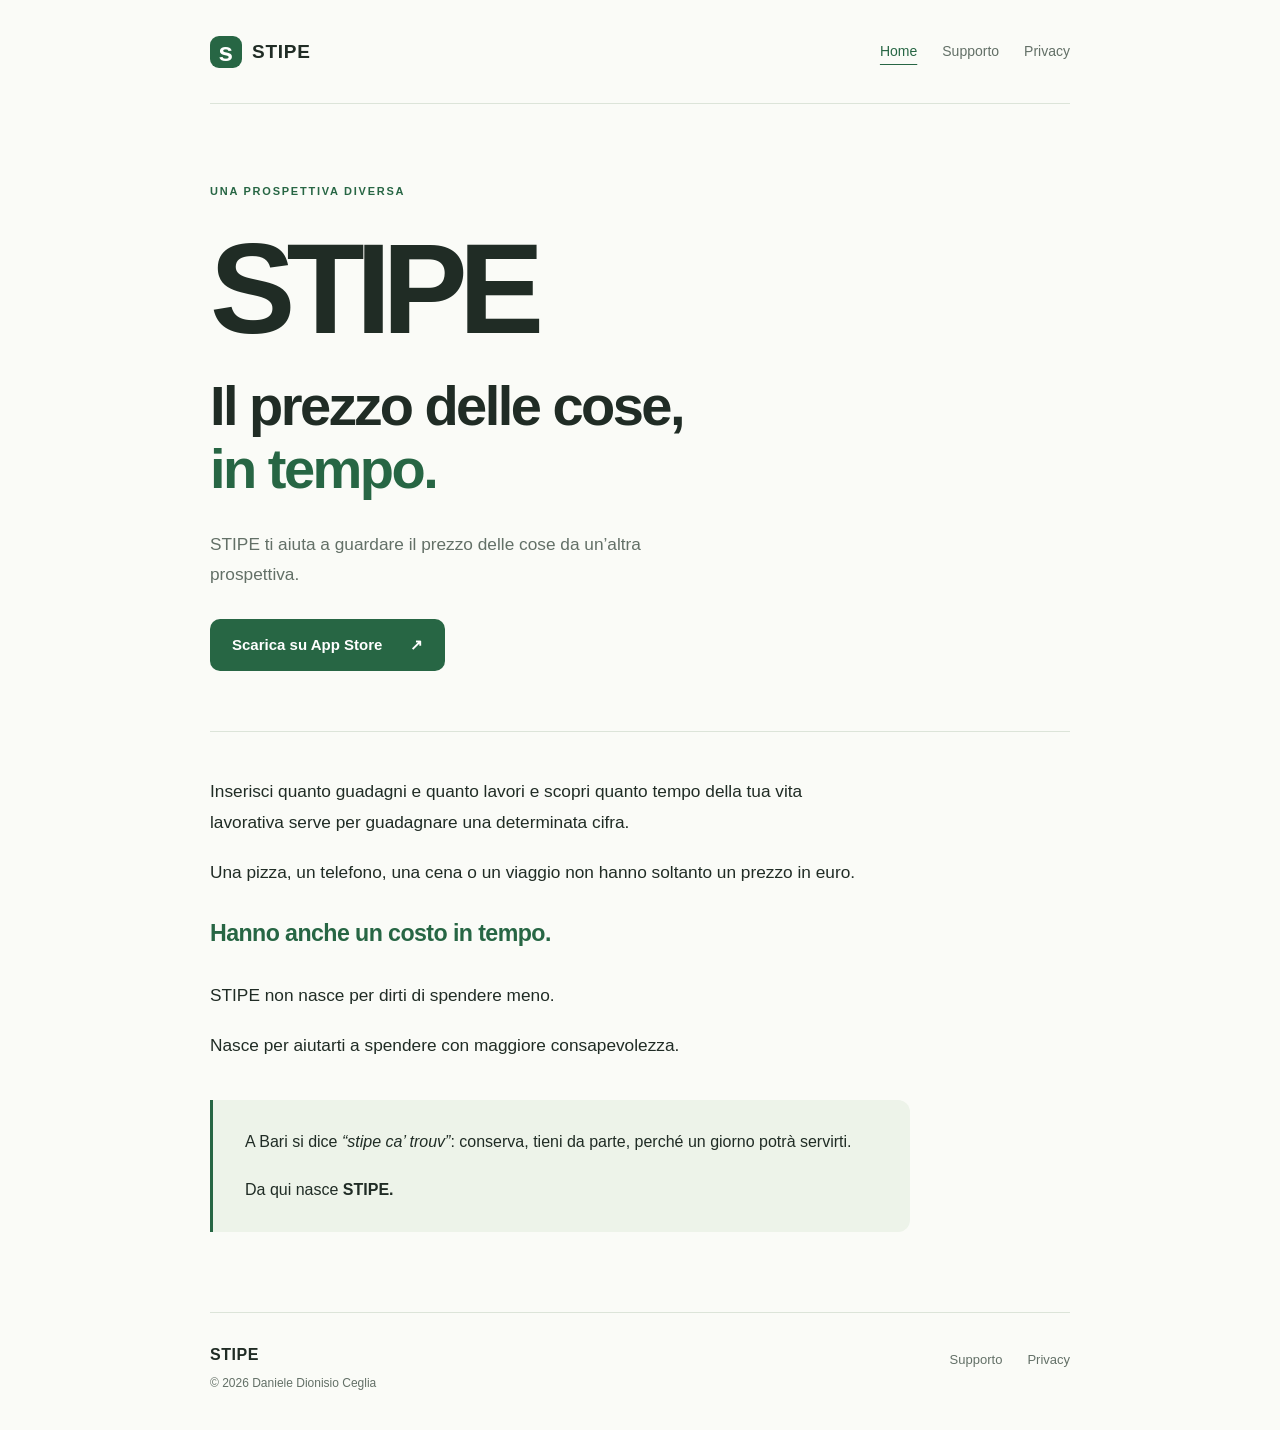
==== index.html @ 41af219a "Add files via upload" ====
<!doctype html>
<html lang="it">
<head>
  <meta charset="utf-8">
  <meta name="viewport" content="width=device-width, initial-scale=1">
  <meta name="color-scheme" content="light dark">
  <meta name="description" content="STIPE ti aiuta a scoprire quanto tempo di lavoro costa ciò che acquisti.">
  <title>STIPE — Il prezzo delle cose, in tempo.</title>
  <link rel="stylesheet" href="style.css">
</head>
<body>
  <a class="skip-link" href="#contenuto">Vai al contenuto</a>
  <header class="site-header wrap">
    <a class="brand" href="index.html" aria-label="STIPE — Home"><span class="brand-mark" aria-hidden="true">s</span>STIPE</a>
    <nav aria-label="Navigazione principale"><a href="index.html" aria-current="page">Home</a><a href="supporto.html">Supporto</a><a href="privacy.html">Privacy</a></nav>
  </header>
  <main id="contenuto" class="wrap home">
    <section class="hero" aria-labelledby="titolo">
      <p class="eyebrow">UNA PROSPETTIVA DIVERSA</p>
      <h1 id="titolo">STIPE</h1>
      <p class="tagline">Il prezzo delle cose,<br><span>in tempo.</span></p>
      <p class="hero-intro">STIPE ti aiuta a guardare il prezzo delle cose da un’altra prospettiva.</p>
      <a class="button" href="https://apps.apple.com/app/id6821166747">Scarica su App Store <span aria-hidden="true">↗</span></a>
    </section>
    <section class="story" aria-label="L’idea di STIPE">
      <p>Inserisci quanto guadagni e quanto lavori e scopri quanto tempo della tua vita lavorativa serve per guadagnare una determinata cifra.</p>
      <p>Una pizza, un telefono, una cena o un viaggio non hanno soltanto un prezzo in euro.</p>
      <p class="statement">Hanno anche un costo in tempo.</p>
      <p>STIPE non nasce per dirti di spendere meno.</p>
      <p>Nasce per aiutarti a spendere con maggiore consapevolezza.</p>
    </section>
    <aside class="origin" aria-label="Da dove nasce il nome">
      <p>A Bari si dice <em>“stipe ca’ trouv”</em>: conserva, tieni da parte, perché un giorno potrà servirti.</p>
      <p>Da qui nasce <strong>STIPE.</strong></p>
    </aside></main>
  <footer class="site-footer wrap">
    <div><a class="footer-brand" href="index.html">STIPE</a><p>© 2026 Daniele Dionisio Ceglia</p></div>
    <nav aria-label="Navigazione nel footer"><a href="supporto.html">Supporto</a><a href="privacy.html">Privacy</a></nav>
  </footer>
</body>
</html>
---- style.css ----
:root{color-scheme:light dark;--bg:#fafbf7;--text:#202c25;--muted:#637067;--green:#276644;--soft:#edf3e9;--line:#dce4d9;--on-green:#fff;--focus:#925117;font-family:-apple-system,BlinkMacSystemFont,"Segoe UI",sans-serif;font-size:16px}*{box-sizing:border-box}body{margin:0;background:var(--bg);color:var(--text);line-height:1.75;-webkit-font-smoothing:antialiased}.wrap{width:min(100% - 48px,860px);margin-inline:auto}a{color:var(--green);text-underline-offset:4px;text-decoration-thickness:1px}a:hover{text-decoration-thickness:2px}a:focus-visible{outline:3px solid var(--focus);outline-offset:5px;border-radius:3px}.site-header{display:flex;align-items:center;justify-content:space-between;gap:24px;min-height:104px;border-bottom:1px solid var(--line)}.brand{display:inline-flex;align-items:center;gap:10px;color:var(--text);font-size:19px;font-weight:800;letter-spacing:.04em;text-decoration:none}.brand-mark{display:grid;place-items:center;width:32px;height:32px;background:var(--green);color:var(--on-green);border-radius:9px;font-size:26px;line-height:1;font-weight:650}nav{display:flex;gap:25px}nav a{color:var(--muted);font-size:14px;text-decoration:none;padding-block:8px}nav a[aria-current=page]{color:var(--green);text-decoration:underline;text-underline-offset:8px}main{padding-block:64px 80px;min-height:65vh}h1,h2,h3,p{margin-top:0}h1,h2,h3{line-height:1.2;letter-spacing:-.035em}h1{font-size:clamp(2.2rem,6vw,3.3rem);margin-bottom:24px;font-weight:750}h2{font-size:1.5rem;margin-bottom:22px}h3{font-size:1.12rem;letter-spacing:-.015em;margin-bottom:13px}p{margin-bottom:20px}.eyebrow{font-size:11px;font-weight:750;letter-spacing:.16em;color:var(--green);margin-bottom:24px}.hero{padding-block:14px 60px;border-bottom:1px solid var(--line)}.hero h1{font-size:clamp(4.8rem,16vw,8rem);letter-spacing:-.07em;line-height:1;margin:0 0 22px}.tagline{font-size:clamp(2rem,6vw,3.5rem);line-height:1.12;letter-spacing:-.045em;font-weight:600;margin-bottom:28px}.tagline span{color:var(--green)}.hero-intro{max-width:460px;font-size:1.08rem;color:var(--muted);margin-bottom:30px}.button{display:inline-flex;align-items:center;justify-content:space-between;gap:28px;background:var(--green);color:var(--on-green);padding:13px 22px;border-radius:10px;font-size:15px;font-weight:600;text-decoration:none}.button:hover{filter:brightness(1.08)}.story{max-width:660px;padding-top:44px;font-size:1.08rem}.statement{font-size:1.45rem;font-weight:650;letter-spacing:-.025em;color:var(--green);margin-block:26px}.origin{margin-top:40px;padding:28px 32px;border-left:3px solid var(--green);border-radius:0 12px 12px 0;background:var(--soft);max-width:700px}.origin p:last-child{margin-bottom:0}.page-heading{max-width:700px;margin-bottom:42px}.lead{font-size:1.2rem;line-height:1.6}.contact-box{background:var(--soft);padding:28px 32px;border-radius:12px;margin-bottom:48px}dl{margin:0}dl div{display:grid;grid-template-columns:110px 1fr;gap:20px;padding-block:9px}dt{color:var(--muted);font-size:14px}dd{margin:0;overflow-wrap:anywhere}.faq article{padding-block:25px;border-bottom:1px solid var(--line);max-width:720px}.faq article p{margin-bottom:0}.faq>h2{margin-bottom:0}.legal section{max-width:720px;margin-top:36px}.legal h2{font-size:1.2rem;letter-spacing:-.015em}.legal p{margin-bottom:16px}.updated{font-size:14px;color:var(--muted)}ul{padding-left:24px;margin-bottom:22px}.site-footer{border-top:1px solid var(--line);padding-block:28px 36px;display:flex;align-items:flex-start;justify-content:space-between;gap:24px}.footer-brand{font-weight:750;color:var(--text);text-decoration:none;letter-spacing:.035em}.site-footer p{font-size:12px;color:var(--muted);margin:4px 0 0}.site-footer nav a{font-size:13px}.skip-link{position:absolute;top:8px;left:24px;transform:translateY(-160%);background:var(--bg);padding:8px 12px;z-index:2}.skip-link:focus{transform:none}.sr-only{position:absolute;width:1px;height:1px;padding:0;overflow:hidden;clip:rect(0,0,0,0);white-space:nowrap;border:0}@media(max-width:520px){.wrap{width:calc(100% - 40px)}.site-header{min-height:90px;gap:14px}.brand{font-size:16px;gap:7px}.brand-mark{width:27px;height:27px;font-size:23px}nav{gap:16px}nav a{font-size:13px}main{padding-block:42px 56px}.hero{padding-top:8px;padding-bottom:40px}.hero h1{margin-bottom:22px}.story{padding-top:32px}.origin,.contact-box{padding:24px}.site-footer{flex-direction:column;gap:14px}dl div{grid-template-columns:1fr;gap:0;padding-block:10px}h1{overflow-wrap:break-word}}@media(prefers-color-scheme:dark){:root{--bg:#141b17;--text:#edf2ea;--muted:#a8b5aa;--green:#a4d88b;--soft:#202d22;--line:#354337;--on-green:#142512;--focus:#f0bf81}}
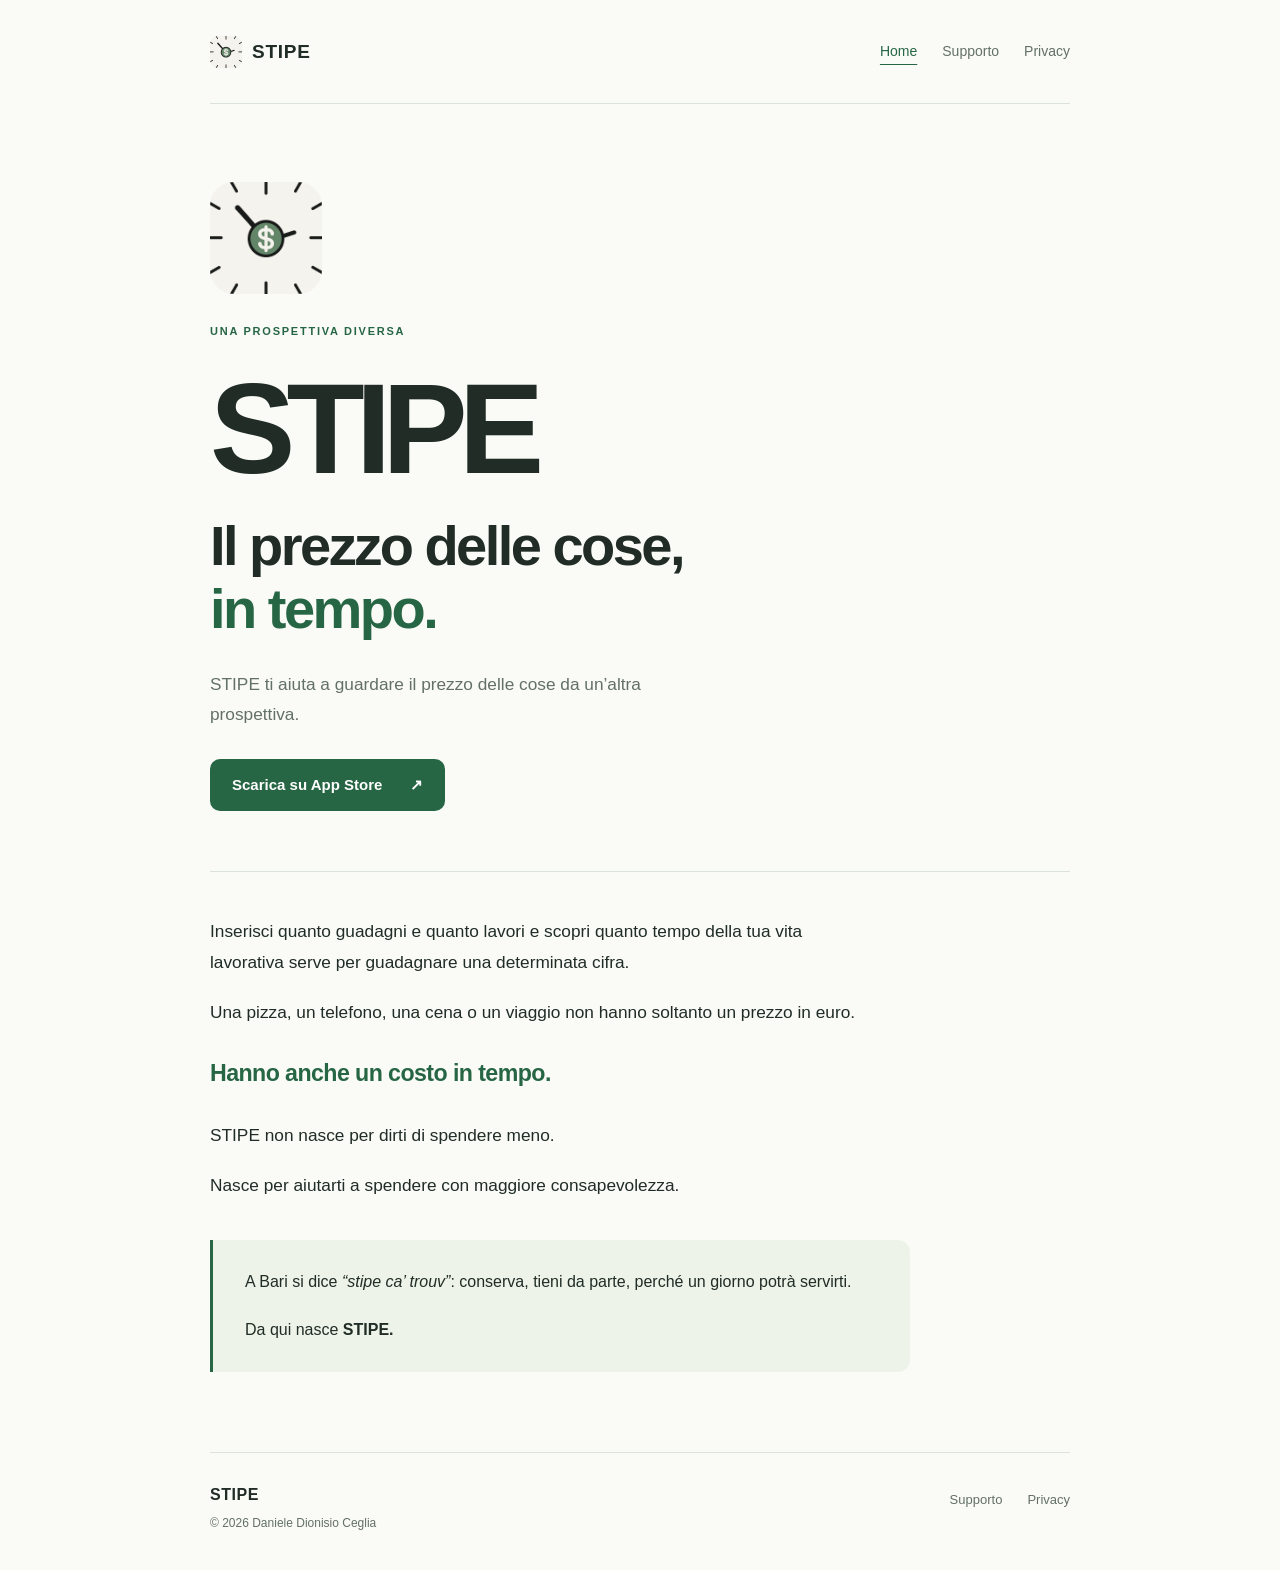
==== commit 657026cf: "Integra icona ufficiale STIPE e adatta navigazione su schermi stretti" ====
--- a/index.html
+++ b/index.html
@@ -7,15 +7,18 @@
   <meta name="description" content="STIPE ti aiuta a scoprire quanto tempo di lavoro costa ciò che acquisti.">
   <title>STIPE — Il prezzo delle cose, in tempo.</title>
   <link rel="stylesheet" href="style.css">
+  <link rel="icon" type="image/png" href="assets/stipe-icon.png">
+  <link rel="apple-touch-icon" href="assets/stipe-icon.png">
 </head>
 <body>
   <a class="skip-link" href="#contenuto">Vai al contenuto</a>
   <header class="site-header wrap">
-    <a class="brand" href="index.html" aria-label="STIPE — Home"><span class="brand-mark" aria-hidden="true">s</span>STIPE</a>
+    <a class="brand" href="index.html" aria-label="STIPE — Home"><img class="brand-icon" src="assets/stipe-icon.png" width="32" height="32" alt="">STIPE</a>
     <nav aria-label="Navigazione principale"><a href="index.html" aria-current="page">Home</a><a href="supporto.html">Supporto</a><a href="privacy.html">Privacy</a></nav>
   </header>
   <main id="contenuto" class="wrap home">
     <section class="hero" aria-labelledby="titolo">
+      <img class="hero-icon" src="assets/stipe-icon.png" width="112" height="112" alt="Icona ufficiale STIPE: un orologio con simbolo del dollaro">
       <p class="eyebrow">UNA PROSPETTIVA DIVERSA</p>
       <h1 id="titolo">STIPE</h1>
       <p class="tagline">Il prezzo delle cose,<br><span>in tempo.</span></p>
--- a/style.css
+++ b/style.css
@@ -1 +1,4 @@
 :root{color-scheme:light dark;--bg:#fafbf7;--text:#202c25;--muted:#637067;--green:#276644;--soft:#edf3e9;--line:#dce4d9;--on-green:#fff;--focus:#925117;font-family:-apple-system,BlinkMacSystemFont,"Segoe UI",sans-serif;font-size:16px}*{box-sizing:border-box}body{margin:0;background:var(--bg);color:var(--text);line-height:1.75;-webkit-font-smoothing:antialiased}.wrap{width:min(100% - 48px,860px);margin-inline:auto}a{color:var(--green);text-underline-offset:4px;text-decoration-thickness:1px}a:hover{text-decoration-thickness:2px}a:focus-visible{outline:3px solid var(--focus);outline-offset:5px;border-radius:3px}.site-header{display:flex;align-items:center;justify-content:space-between;gap:24px;min-height:104px;border-bottom:1px solid var(--line)}.brand{display:inline-flex;align-items:center;gap:10px;color:var(--text);font-size:19px;font-weight:800;letter-spacing:.04em;text-decoration:none}.brand-mark{display:grid;place-items:center;width:32px;height:32px;background:var(--green);color:var(--on-green);border-radius:9px;font-size:26px;line-height:1;font-weight:650}nav{display:flex;gap:25px}nav a{color:var(--muted);font-size:14px;text-decoration:none;padding-block:8px}nav a[aria-current=page]{color:var(--green);text-decoration:underline;text-underline-offset:8px}main{padding-block:64px 80px;min-height:65vh}h1,h2,h3,p{margin-top:0}h1,h2,h3{line-height:1.2;letter-spacing:-.035em}h1{font-size:clamp(2.2rem,6vw,3.3rem);margin-bottom:24px;font-weight:750}h2{font-size:1.5rem;margin-bottom:22px}h3{font-size:1.12rem;letter-spacing:-.015em;margin-bottom:13px}p{margin-bottom:20px}.eyebrow{font-size:11px;font-weight:750;letter-spacing:.16em;color:var(--green);margin-bottom:24px}.hero{padding-block:14px 60px;border-bottom:1px solid var(--line)}.hero h1{font-size:clamp(4.8rem,16vw,8rem);letter-spacing:-.07em;line-height:1;margin:0 0 22px}.tagline{font-size:clamp(2rem,6vw,3.5rem);line-height:1.12;letter-spacing:-.045em;font-weight:600;margin-bottom:28px}.tagline span{color:var(--green)}.hero-intro{max-width:460px;font-size:1.08rem;color:var(--muted);margin-bottom:30px}.button{display:inline-flex;align-items:center;justify-content:space-between;gap:28px;background:var(--green);color:var(--on-green);padding:13px 22px;border-radius:10px;font-size:15px;font-weight:600;text-decoration:none}.button:hover{filter:brightness(1.08)}.story{max-width:660px;padding-top:44px;font-size:1.08rem}.statement{font-size:1.45rem;font-weight:650;letter-spacing:-.025em;color:var(--green);margin-block:26px}.origin{margin-top:40px;padding:28px 32px;border-left:3px solid var(--green);border-radius:0 12px 12px 0;background:var(--soft);max-width:700px}.origin p:last-child{margin-bottom:0}.page-heading{max-width:700px;margin-bottom:42px}.lead{font-size:1.2rem;line-height:1.6}.contact-box{background:var(--soft);padding:28px 32px;border-radius:12px;margin-bottom:48px}dl{margin:0}dl div{display:grid;grid-template-columns:110px 1fr;gap:20px;padding-block:9px}dt{color:var(--muted);font-size:14px}dd{margin:0;overflow-wrap:anywhere}.faq article{padding-block:25px;border-bottom:1px solid var(--line);max-width:720px}.faq article p{margin-bottom:0}.faq>h2{margin-bottom:0}.legal section{max-width:720px;margin-top:36px}.legal h2{font-size:1.2rem;letter-spacing:-.015em}.legal p{margin-bottom:16px}.updated{font-size:14px;color:var(--muted)}ul{padding-left:24px;margin-bottom:22px}.site-footer{border-top:1px solid var(--line);padding-block:28px 36px;display:flex;align-items:flex-start;justify-content:space-between;gap:24px}.footer-brand{font-weight:750;color:var(--text);text-decoration:none;letter-spacing:.035em}.site-footer p{font-size:12px;color:var(--muted);margin:4px 0 0}.site-footer nav a{font-size:13px}.skip-link{position:absolute;top:8px;left:24px;transform:translateY(-160%);background:var(--bg);padding:8px 12px;z-index:2}.skip-link:focus{transform:none}.sr-only{position:absolute;width:1px;height:1px;padding:0;overflow:hidden;clip:rect(0,0,0,0);white-space:nowrap;border:0}@media(max-width:520px){.wrap{width:calc(100% - 40px)}.site-header{min-height:90px;gap:14px}.brand{font-size:16px;gap:7px}.brand-mark{width:27px;height:27px;font-size:23px}nav{gap:16px}nav a{font-size:13px}main{padding-block:42px 56px}.hero{padding-top:8px;padding-bottom:40px}.hero h1{margin-bottom:22px}.story{padding-top:32px}.origin,.contact-box{padding:24px}.site-footer{flex-direction:column;gap:14px}dl div{grid-template-columns:1fr;gap:0;padding-block:10px}h1{overflow-wrap:break-word}}@media(prefers-color-scheme:dark){:root{--bg:#141b17;--text:#edf2ea;--muted:#a8b5aa;--green:#a4d88b;--soft:#202d22;--line:#354337;--on-green:#142512;--focus:#f0bf81}}
+
+/* Icona ufficiale e adattamento della navigazione su schermi stretti. */
+.brand-icon{display:block;width:32px;height:32px;border-radius:8px;flex-shrink:0}.hero-icon{display:block;width:112px;height:112px;border-radius:24px;margin-bottom:28px}.site-header{flex-wrap:wrap;padding-block:20px}nav{flex-wrap:wrap}.legal a{overflow-wrap:anywhere}@media(max-width:520px){.brand-icon{width:28px;height:28px;border-radius:7px}.hero-icon{width:88px;height:88px;border-radius:20px}}
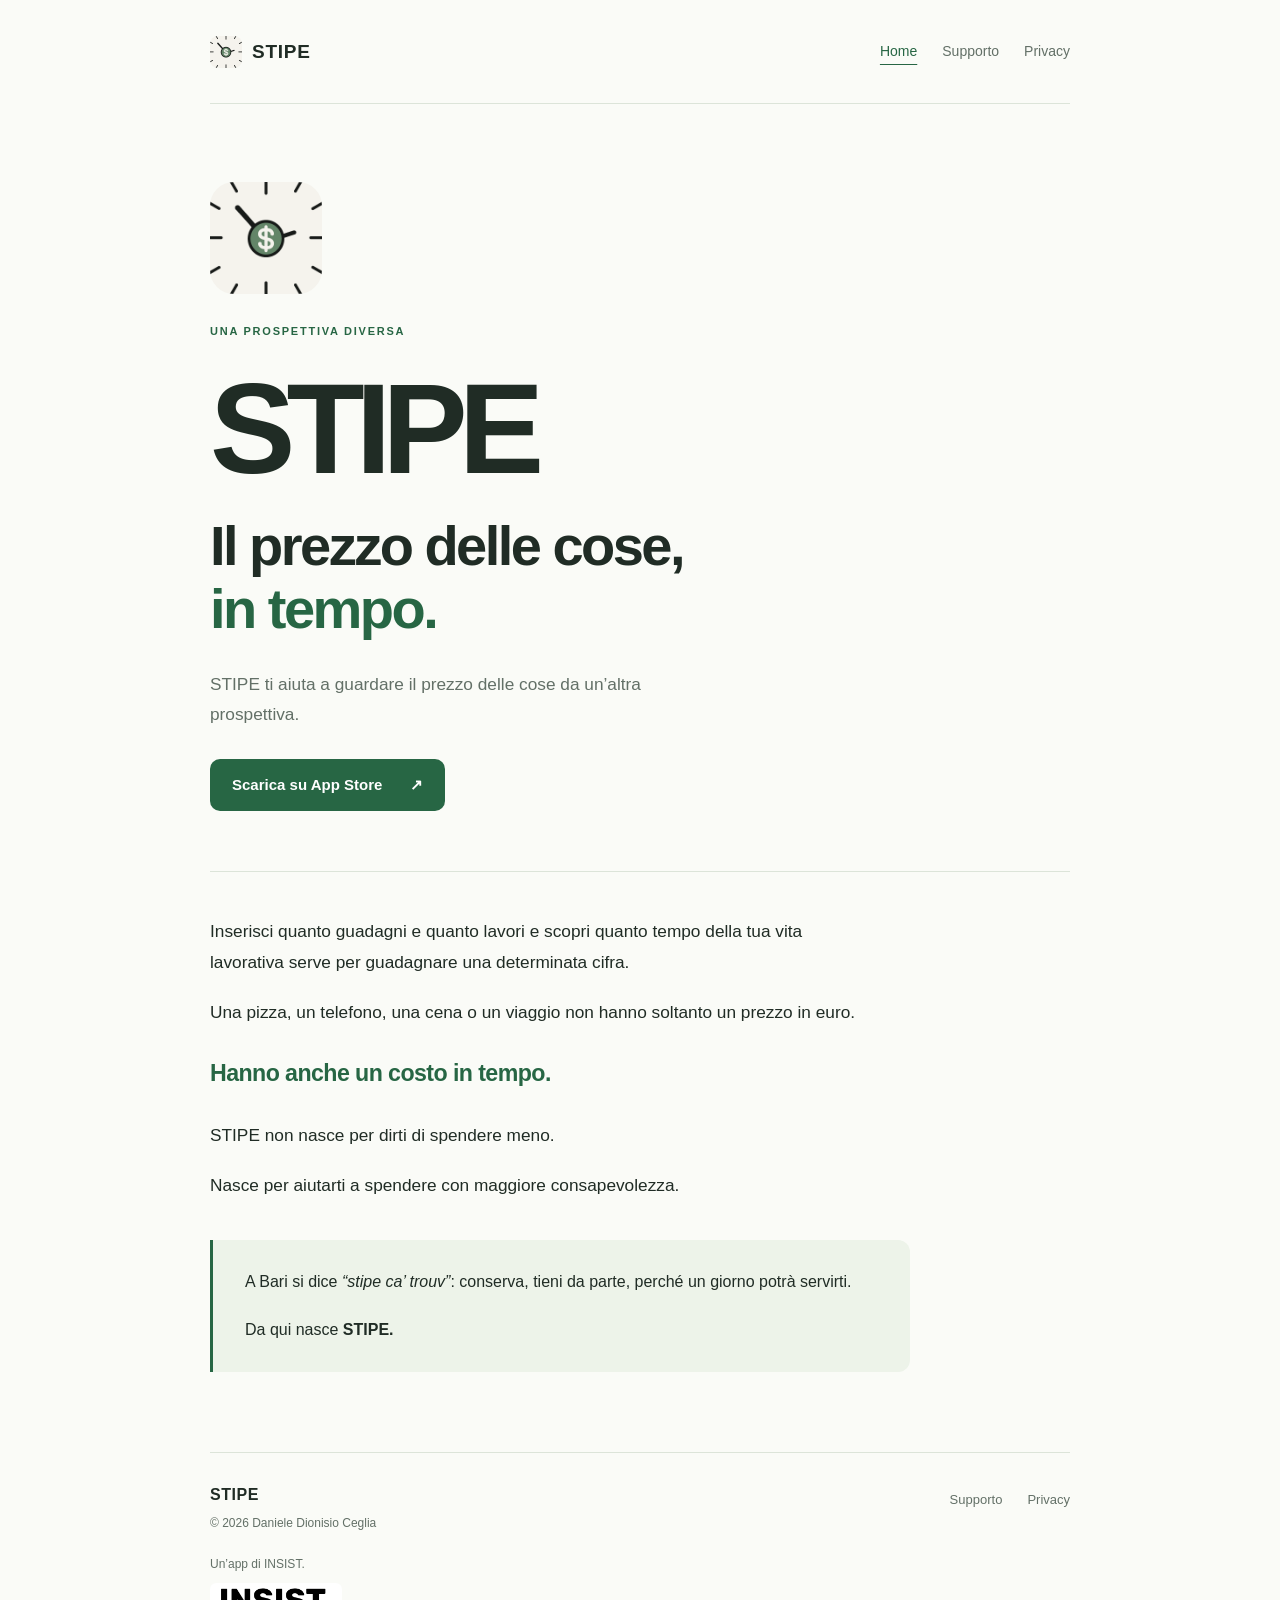
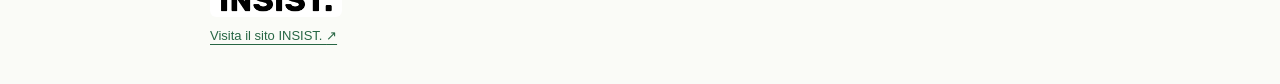
==== commit 7e4135ef: "Collega STIPE a INSIST con logotipo ufficiale nel footer" ====
--- a/index.html
+++ b/index.html
@@ -6,7 +6,7 @@
   <meta name="color-scheme" content="light dark">
   <meta name="description" content="STIPE ti aiuta a scoprire quanto tempo di lavoro costa ciò che acquisti.">
   <title>STIPE — Il prezzo delle cose, in tempo.</title>
-  <link rel="stylesheet" href="style.css">
+  <link rel="stylesheet" href="style.css?v=20261024-insist">
   <link rel="icon" type="image/png" href="assets/stipe-icon.png">
   <link rel="apple-touch-icon" href="assets/stipe-icon.png">
 </head>
@@ -37,7 +37,8 @@
       <p>Da qui nasce <strong>STIPE.</strong></p>
     </aside></main>
   <footer class="site-footer wrap">
-    <div><a class="footer-brand" href="index.html">STIPE</a><p>© 2026 Daniele Dionisio Ceglia</p></div>
+    <div><a class="footer-brand" href="index.html">STIPE</a><p>© 2026 Daniele Dionisio Ceglia</p>
+      <div class="publisher"><p>Un’app di INSIST.</p><a class="publisher-logo" href="https://insist-company.github.io/" aria-label="INSIST. — Sito istituzionale"><img src="assets/insist-logo.png" alt="INSIST." width="132" height="34" loading="lazy"></a><a class="publisher-link" href="https://insist-company.github.io/">Visita il sito INSIST. <span aria-hidden="true">↗</span></a></div></div>
     <nav aria-label="Navigazione nel footer"><a href="supporto.html">Supporto</a><a href="privacy.html">Privacy</a></nav>
   </footer>
 </body>
--- a/style.css
+++ b/style.css
@@ -2,3 +2,5 @@
 
 /* Icona ufficiale e adattamento della navigazione su schermi stretti. */
 .brand-icon{display:block;width:32px;height:32px;border-radius:8px;flex-shrink:0}.hero-icon{display:block;width:112px;height:112px;border-radius:24px;margin-bottom:28px}.site-header{flex-wrap:wrap;padding-block:20px}nav{flex-wrap:wrap}.legal a{overflow-wrap:anywhere}@media(max-width:520px){.brand-icon{width:28px;height:28px;border-radius:7px}.hero-icon{width:88px;height:88px;border-radius:20px}}
+
+.publisher{margin-top:20px;display:flex;flex-direction:column;align-items:flex-start;gap:8px}.publisher p{margin:0}.publisher-logo{display:block;background:#fff;border-radius:6px;overflow:hidden}.publisher-logo img{display:block;width:132px;height:34px;object-fit:cover;object-position:center}.publisher-link{font-size:13px}
